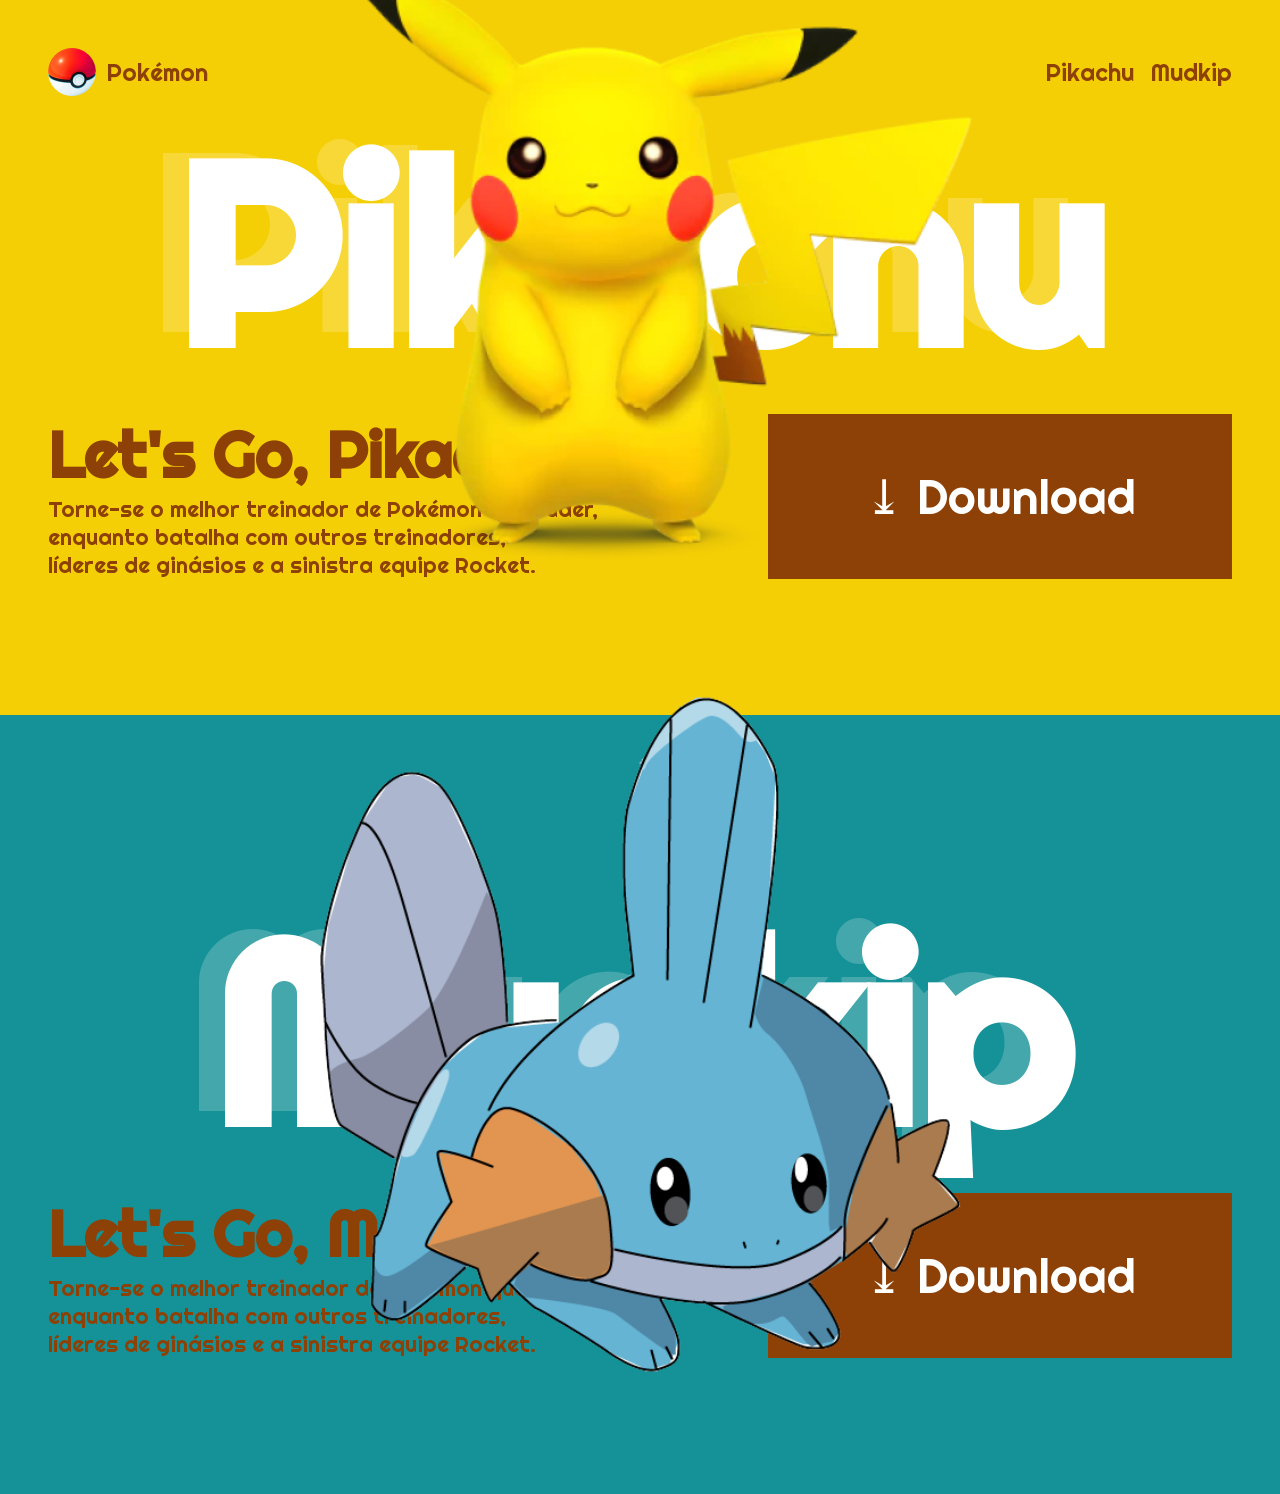
==== index.html @ 7f719868 "FIX: ajustando estrutura da aplicação + html e css" ====
<!DOCTYPE html>
<html lang="pt-BR">

<head>
    <meta charset="UTF-8">
    <meta name="viewport" content="width=device-width, initial-scale=1.0">
    <link rel="preconnect" href="https://fonts.googleapis.com">
    <link rel="preconnect" href="https://fonts.gstatic.com" crossorigin>
    <link href="https://fonts.googleapis.com/css2?family=Righteous&display=swap" rel="stylesheet">
    <link rel="stylesheet" href="styles.css">
    <link rel="stylesheet" href="assets/css/global.css">
    <title>pikachu</title>
</head>

<body>
    <nav class="menu">
        <div class="menu-logo">
            <a href="#">
                <img src="assets/img/poke-bola.png" alt="poke bola">
                <span>Pokémon</span>
            </a>
        </div>

        <div class="menu-links">
            <ul>
                <li><a href="#pikachu">Pikachu</a></li>
                <li><a href="#mudkip">Mudkip</a></li>
            </ul>
            </div>
    </nav>


    <main>
        <section id="pikachu">
            <div class="title">
                <h1>Pikachu</h1>
               <span>Pikachu</span> 

               <img class="pikachu-image" src="assets/img/pikachu.png" alt="pikachu">
            </div>
            <div class="container">
                <div class="description">
                    <h2>Let's Go, Pikachu!</h2>
                    <p>
                        Torne-se o melhor treinador de Pokémon que puder, <br>enquanto batalha com outros treinadores,
                        <br>líderes de ginásios e a sinistra equipe Rocket.</br>
                    </p>
                </div>
                <div class="action">
                    <a href="assets/img/print-landing-page.png" download="print-landing-page.png"
                        type="application/png">
                        &#10515; Download
                    </a>
                </div>
            </div>
        </section>

        <!-- Mudkip -->
        <section id="mudkip" >
            <div class="title">
                <h1>Mudkip</h1>
                <span>Mudkip</span>

                  <img class="mudkip-image" src="assets/img/mudkip.png" alt="pikachu"> 
            </div>
            <div class="container">
                <div class="description">
                    <h2>Let's Go, Mudkip!</h2>
                    <p>
                        Torne-se o melhor treinador de Pokémon que puder, <br>enquanto batalha com outros treinadores,
                        <br>líderes de ginásios e a sinistra equipe Rocket.</br>
                    </p>
                </div>
                <div class="action">
                    <a href="assets/img/print-landing-page.png" download="print-landing-page.png"
                        type="application/png">
                        &#10515; Download
                    </a>
                </div>
            </div>
        </section>
       
    </main>
</body>

<!-- <footer>
    <p>Copyright 2024 | Bueno, Matheus</p>
</footer> -->

</html>
---- styles.css ----
#pikachu {
 padding-bottom: 8.5rem;
 background-color: var(--primary-color);
}

#mudkip {
 padding-top: 10rem ;
 padding-bottom: 8.5rem;
 background-color: var(--third-color);
}

.menu {
    position: sticky;
    top: 0;
    padding-top: 3rem;
    padding-left: 3rem;
    padding-right: 3rem;
    display: flex;
    justify-content: space-between; 
    align-items: center; 
    background-color: var(--primary-color);
    color: var(--secondary-color);
    font-size: 1.5rem;
    width: 100%;
}

.menu-logo a {
    display: flex;
    align-items: center;
    gap: 10px;
}

.menu-logo img {
    height: 3rem; 

}

.menu-links ul {
    display: flex; 
    gap: 17px;
    list-style: none;
}


main {
    flex: 1;
    display: flex;
    flex-direction: column;
    justify-content: center;
}

.title {
    color: white;
    text-align: center;
    position: relative;
}

.title h1 {
    font-size: 20vw;
}

 .title span {
    position: absolute;
    top: 45%;
    left: 48%;
    transform: translate(-50%, -50%);
    font-size: 20vw;
    opacity: 0.2;
} 

.container {
    padding-left: 3rem;
    padding-right: 3rem;
    display: flex;
    justify-content: space-between;
}

.description {
    color: var(--secondary-color);
    flex-direction: column;
}

.description h2 {
    font-size: 4rem;
}

.description p {
    font-size: 1.4rem;
    white-space: nowrap;
    
}

.action {
    display: flex;
    align-items: center;
    background-color: #8E4106;
    padding: 1px 6rem;
    cursor: pointer;
}

.action a{
    text-align: center;
    color: white;
    font-size: 3rem;
}

footer {
    display: flex;
    flex-direction: row;
    justify-content: center;
    align-items: center; 
}

footer p {
    color: var(--secondary-color);
    font-style: italic;
}
---- assets/css/global.css ----
* {
    margin: 0;
    padding: 0;
    box-sizing: border-box;
}

html{
    scroll-behavior: smooth;
    min-height: 150vh;

}


body{
    display: flex;
    flex-direction: column;
    font-family: "Righteous", sans-serif;
}

a {
    text-decoration: none;
    color: inherit;
}


:root {
    --primary-color: #f5cf06;
    --secondary-color: #8E4106;
     --seven-color: #14305b;
    --eight-color: #ffffff;
    --third-color: #159298;
    --four-color: #ffffff;

}

.pikachu-image {
    position: absolute;
    top: 50%;
    left: 50%;
    transform: translate(-50%, -50%);
    height: 75vh;
}

.mudkip-image {
    position: absolute;
    top: 50%;
    left: 50%;
    transform: translate(-50%, -50%);
    height: 75vh;
}
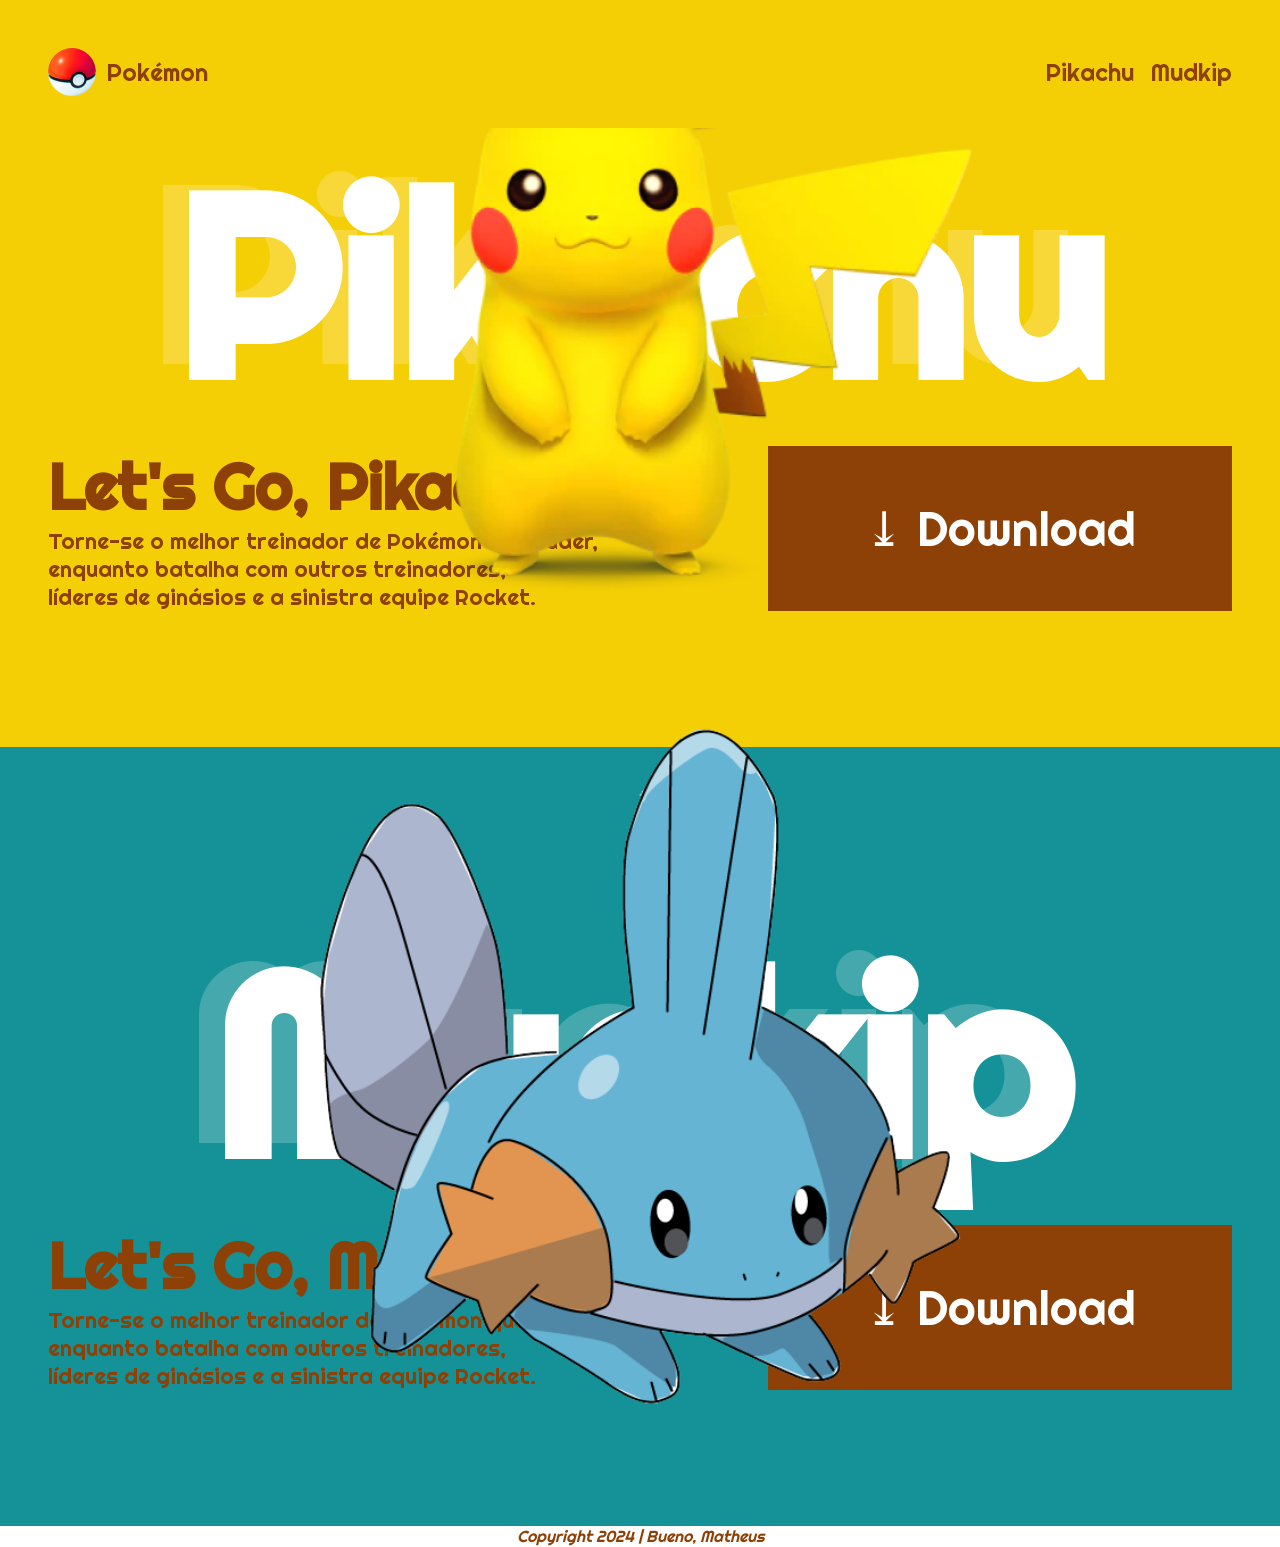
==== commit ffeec979: "FEAT: adicionando footer a aplicação" ====
--- a/index.html
+++ b/index.html
@@ -83,8 +83,8 @@
     </main>
 </body>
 
-<!-- <footer>
+ <footer>
     <p>Copyright 2024 | Bueno, Matheus</p>
-</footer> -->
+</footer> 
 
 </html>
--- a/styles.css
+++ b/styles.css
@@ -22,12 +22,14 @@
     color: var(--secondary-color);
     font-size: 1.5rem;
     width: 100%;
+    z-index: 199999;
 }
 
 .menu-logo a {
     display: flex;
     align-items: center;
     gap: 10px;
+    padding-bottom: 2rem;
 }
 
 .menu-logo img {
@@ -39,6 +41,7 @@
     display: flex; 
     gap: 17px;
     list-style: none;
+    padding-bottom: 2rem;
 }
 
 
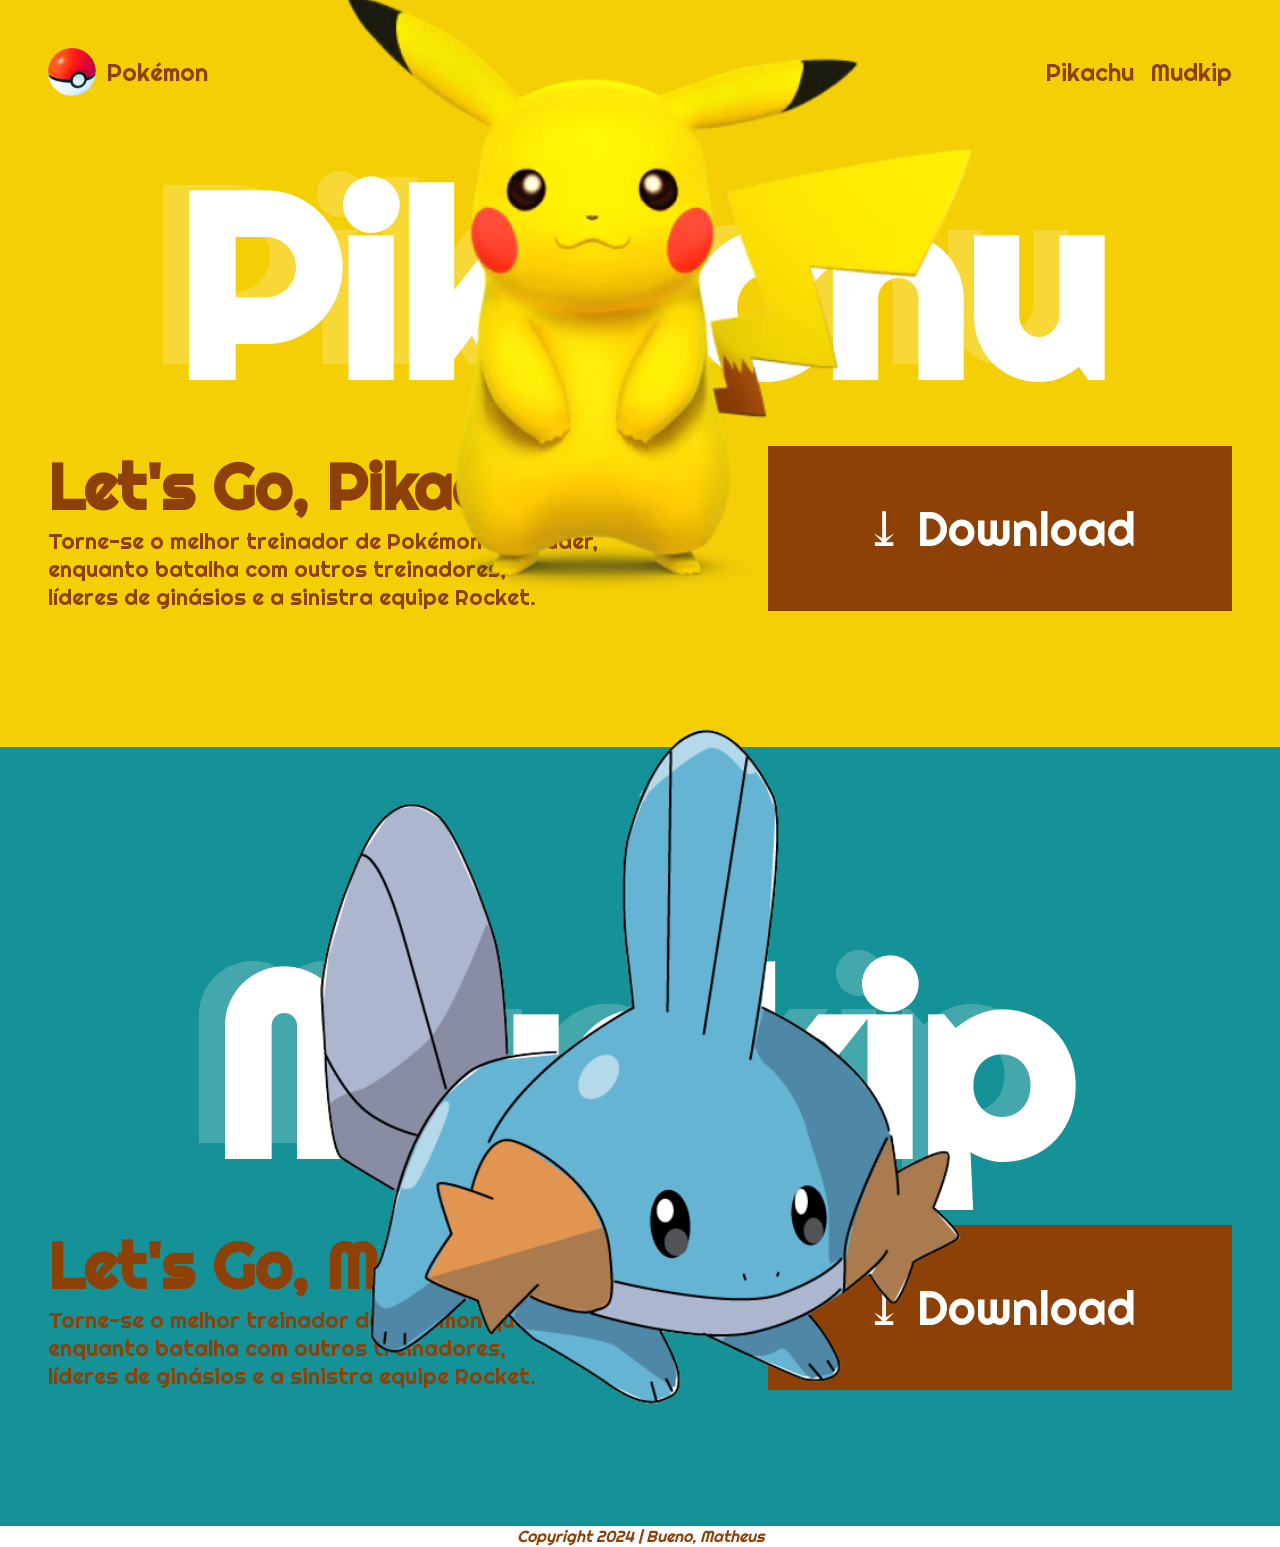
==== commit cafd9a5e: "FEAT: adicionando footer da aplicação" ====
--- a/index.html
+++ b/index.html
@@ -6,10 +6,12 @@
     <meta name="viewport" content="width=device-width, initial-scale=1.0">
     <link rel="preconnect" href="https://fonts.googleapis.com">
     <link rel="preconnect" href="https://fonts.gstatic.com" crossorigin>
-    <link href="https://fonts.googleapis.com/css2?family=Righteous&display=swap" rel="stylesheet">
+    <link href="https://fonts.googleapis.com/css2?family=Righteous&display=swap" 
+    rel="stylesheet">
+    <link rel="shortcut icon" href="assets/img/icons/ball.png" type="image/x-icon">
     <link rel="stylesheet" href="styles.css">
     <link rel="stylesheet" href="assets/css/global.css">
-    <title>pikachu</title>
+    <title>Pokémon</title>
 </head>
 
 <body>
--- a/styles.css
+++ b/styles.css
@@ -22,7 +22,7 @@
     color: var(--secondary-color);
     font-size: 1.5rem;
     width: 100%;
-    z-index: 199999;
+    z-index: 19;
 }
 
 .menu-logo a {
@@ -59,10 +59,12 @@
 }
 
 .title h1 {
+    z-index: 41;
     font-size: 20vw;
 }
 
  .title span {
+    z-index: 40;
     position: absolute;
     top: 45%;
     left: 48%;
--- a/assets/css/global.css
+++ b/assets/css/global.css
@@ -39,6 +39,7 @@
     left: 50%;
     transform: translate(-50%, -50%);
     height: 75vh;
+    z-index: 50;
 }
 
 .mudkip-image {
@@ -47,4 +48,5 @@
     left: 50%;
     transform: translate(-50%, -50%);
     height: 75vh;
+    z-index: 50;
 }
